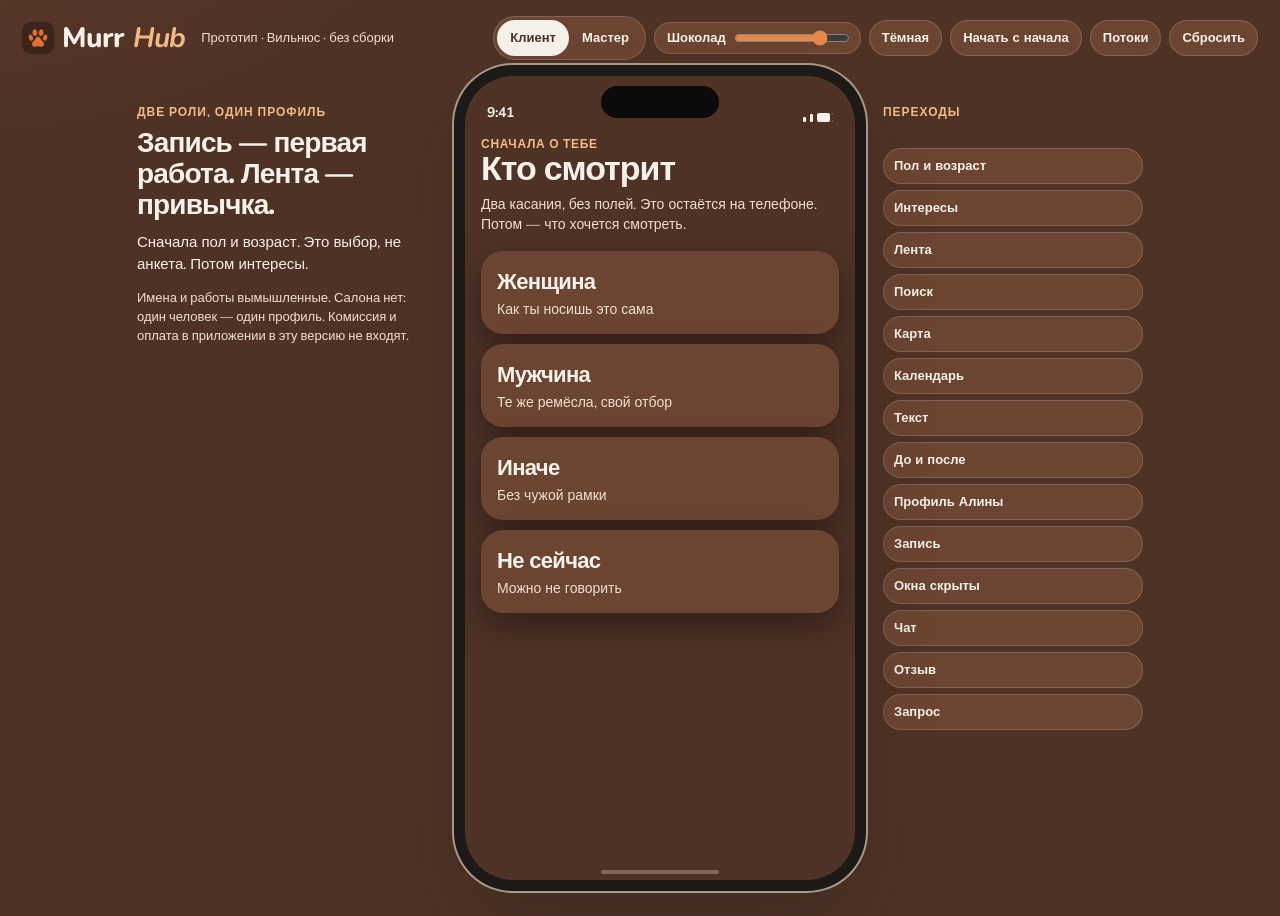
==== index.html @ 7c38cab0 "design 1.0.0" ====
<!DOCTYPE html>
<html lang="ru" data-theme="light">
<head>
  <meta charset="utf-8" />
  <meta name="viewport" content="width=device-width, initial-scale=1" />
  <meta name="theme-color" content="#4f3226" />
  <title>MurrHub — прототип</title>
  <link rel="icon" href="media/paw-icon.png" type="image/png" />
  <link rel="apple-touch-icon" href="media/paw-icon.png" />
  <link rel="stylesheet" href="css/app.css" />
  <script src="js/chocolate.js"></script>
  <script>
    (function () {
      var n = localStorage.getItem("murrhub-chocolate");
      var theme = localStorage.getItem("murrhub-theme");
      var value = n == null || n === "" ? 78 : Number(n);
      if (!isFinite(value)) value = 78;
      document.documentElement.dataset.theme = theme === "dark" ? "dark" : "light";
      MurrChocolate.apply(value, theme === "dark" ? "dark" : "light");
    })();
  </script>
</head>
<body>
  <div class="splash" id="splash" hidden>
    <button type="button" class="splash-paw" id="splash-paw" aria-label="Открыть">
      <img src="media/paw-icon.png" alt="" />
    </button>
  </div>
  <div class="studio">
    <header class="bar">
      <a class="brand" href="#/client/feed"><img class="mark" src="media/paw-icon.png" alt="" />Murr<em>Hub</em></a>
      <p class="bar-note">Прототип · Вильнюс · без сборки</p>
      <div class="bar-actions">
        <div class="switch" role="group" aria-label="Роль">
          <button type="button" id="role-client" data-role="client">Клиент</button>
          <button type="button" id="role-master" data-role="master">Мастер</button>
        </div>
        <label class="choc" for="chocolate">Шоколад
          <input id="chocolate" type="range" min="0" max="100" value="78" aria-label="Светлая тема: от песка к шоколаду" />
        </label>
        <button type="button" id="theme" class="ghost" aria-pressed="false">Тёмная</button>
        <button type="button" id="restart" class="ghost">Начать с начала</button>
        <a class="ghost" href="flows.html">Потоки</a>
        <button type="button" id="reset" class="ghost">Сбросить</button>
      </div>
    </header>
    <div class="stage">
      <aside class="aside left">
        <p class="eyebrow">Две роли, один профиль</p>
        <h2>Запись — первая работа. Лента — привычка.</h2>
        <p id="where" class="where"></p>
        <p class="fine">Имена и работы вымышленные. Салона нет: один человек — один профиль. Комиссия и оплата в приложении в эту версию не входят.</p>
      </aside>
      <div class="phone" id="phone">
        <div class="island" aria-hidden="true"></div>
        <div class="statusbar"><span>9:41</span><span class="sigs" aria-hidden="true"><i></i><i></i><b></b></span></div>
        <div class="screen" id="screen"></div>
        <nav class="tabbar" id="tabbar" aria-label="Разделы"></nav>
        <div class="toast" id="toast" role="status" aria-live="polite" hidden></div>
      </div>
      <aside class="aside right">
        <p class="eyebrow">Переходы</p>
        <nav class="jumps" id="jumps"></nav>
      </aside>
    </div>
  </div>
  <script src="js/data.js"></script>
  <script src="js/app.js"></script>
</body>
</html>
---- css/app.css ----
@font-face { font-family: "Nunito Sans"; src: url("../fonts/nunito-sans-400.woff2") format("woff2"); font-weight: 400; font-style: normal; font-display: swap; }
@font-face { font-family: "Nunito Sans"; src: url("../fonts/nunito-sans-500.woff2") format("woff2"); font-weight: 500; font-style: normal; font-display: swap; }
@font-face { font-family: "Nunito Sans"; src: url("../fonts/nunito-sans-600.woff2") format("woff2"); font-weight: 600; font-style: normal; font-display: swap; }
@font-face { font-family: "Nunito Sans"; src: url("../fonts/nunito-sans-700.woff2") format("woff2"); font-weight: 700; font-style: normal; font-display: swap; }
@font-face { font-family: Nunito; src: url("../fonts/nunito-600.woff2") format("woff2"); font-weight: 600; font-style: normal; font-display: swap; }
@font-face { font-family: Nunito; src: url("../fonts/nunito-700.woff2") format("woff2"); font-weight: 700; font-style: normal; font-display: swap; }
@font-face { font-family: Nunito; src: url("../fonts/nunito-800.woff2") format("woff2"); font-weight: 800; font-style: normal; font-display: swap; }
@font-face { font-family: Nunito; src: url("../fonts/nunito-700i.woff2") format("woff2"); font-weight: 700; font-style: italic; font-display: swap; }

:root {
  --bg: #4f3226;
  --bg-2: #4f3226;
  --surface: #6c4532;
  --ink: #f6f1ea;
  --muted: #eedfd2;
  --faint: #d8c2af;
  --line: rgba(246, 241, 234, 0.16);
  --rose: #e68847;
  --rose-deep: #f2ba84;
  --rose-soft: #5e3e2e;
  --blush: #5e3e2e;
  --gold: #e6a860;
  --seal: #8fceb8;
  --seal-ink: #24160f;
  --btn: #e68847;
  --btn-ink: #1c1917;
  --press: #853a17;
  --press-ink: #f6f1ea;
  --shadow: 0 14px 36px rgba(0, 0, 0, 0.38);
  --tab: rgba(42, 26, 18, 0.92);
  --me: #e68847;
  --me-ink: #1c1917;
  --them: #6c4532;
  --map-paper: #402d23;
  --map-water: #7e5036;
  --map-water-2: #503325;
  --map-park: #444130;
  --map-block: #50392e;
  --map-ink: #edddcd;
  --overlay: rgba(20, 10, 6, 0.62);
  --good-soft: #354131;
  --warn-soft: #543c2c;
  --glow: #5e392b;
  --glow-2: #4e3124;
  --select: #7e5038;
  --sans: "Nunito Sans", "Trebuchet MS", sans-serif;
  --serif: Nunito, "Trebuchet MS", sans-serif;
  --phone-w: 390px;
  color-scheme: dark;
}

html[data-theme="dark"] {
  --bg: #14110e;
  --bg-2: #1a1612;
  --surface: #262019;
  --ink: #f6f1ea;
  --muted: #d4c6b8;
  --faint: #a8988a;
  --line: rgba(246, 241, 234, 0.14);
  --rose: #e08955;
  --rose-deep: #e08955;
  --rose-soft: #3a2e24;
  --blush: #3a2e24;
  --gold: #e0a15a;
  --seal: #8fceb8;
  --seal-ink: #14110e;
  --btn: #e08955;
  --btn-ink: #1c1917;
  --press: #a34e22;
  --press-ink: #f6f1ea;
  --shadow: 0 14px 36px rgba(0, 0, 0, 0.4);
  --tab: rgba(20, 17, 14, 0.92);
  --me: #e08955;
  --me-ink: #1c1917;
  --them: #2c241c;
  --map-paper: #221c16;
  --map-water: #8a5a3a;
  --map-water-2: #4a3424;
  --map-park: #3e4634;
  --map-block: #3a3128;
  --map-ink: #e7d7c8;
  --overlay: rgba(8, 6, 4, 0.62);
  --good-soft: #243028;
  --warn-soft: #3a2c1c;
  color-scheme: dark;
}

* { box-sizing: border-box; }
html, body { margin: 0; padding: 0; }
body {
  min-height: 100vh;
  font-family: var(--sans);
  color: var(--ink);
  background:
    radial-gradient(980px 520px at -8% -16%, var(--glow) 0%, transparent 54%),
    radial-gradient(820px 480px at 108% -8%, var(--glow-2) 0%, transparent 50%),
    var(--bg);
}
html[data-theme="dark"] body {
  background:
    radial-gradient(900px 500px at -8% -12%, #3a2a1c 0%, transparent 55%),
    radial-gradient(760px 440px at 108% -6%, #2a241c 0%, transparent 50%),
    var(--bg);
}
button, input, textarea { font: inherit; color: inherit; }
button { cursor: pointer; }
img { max-width: 100%; }
::selection { background: var(--select); color: var(--ink); }
:focus-visible { outline: 2px solid var(--rose-deep); outline-offset: 2px; }
.i { width: 1.15em; height: 1.15em; display: block; pointer-events: none; flex: none; }

.studio { min-height: 100vh; }
.bar {
  display: flex;
  align-items: center;
  gap: 16px;
  padding: 16px 22px 8px;
  flex-wrap: wrap;
}
.brand {
  font-family: var(--serif);
  font-weight: 800;
  font-size: 28px;
  letter-spacing: -0.03em;
  color: var(--ink);
  text-decoration: none;
}
.brand { display: inline-flex; align-items: center; gap: 8px; }
.brand .mark { width: 32px; height: 32px; border-radius: 9px; object-fit: cover; }
.brand em { font-style: italic; color: var(--rose-deep); }
.choc {
  display: flex;
  align-items: center;
  gap: 8px;
  background: var(--surface);
  border: 1px solid var(--line);
  border-radius: 999px;
  padding: 6px 10px 6px 12px;
  color: var(--ink);
  font-size: 13px;
  font-weight: 650;
}
.choc input { width: 116px; margin: 0; accent-color: var(--btn); }
.bar-note { margin: 0; color: var(--muted); font-size: 13px; flex: 1; }
.bar-actions { display: flex; gap: 8px; align-items: center; flex-wrap: wrap; }
.switch { display: flex; background: var(--surface); border-radius: 999px; padding: 3px; border: 1px solid var(--line); }
.switch button, .ghost {
  border: 1px solid transparent;
  background: transparent;
  border-radius: 999px;
  padding: 8px 12px;
  font-weight: 650;
  font-size: 13px;
  text-decoration: none;
  color: var(--ink);
}
.switch button.on { background: var(--ink); color: var(--bg); }
.ghost { border-color: var(--line); background: var(--surface); }

.stage {
  display: grid;
  grid-template-columns: minmax(200px, 300px) var(--phone-w) minmax(180px, 260px);
  gap: 28px;
  justify-content: center;
  align-items: start;
  padding: 8px 20px 36px;
}
.aside h2 {
  font-family: var(--serif);
  font-weight: 800;
  font-size: 28px;
  line-height: 1.1;
  letter-spacing: -0.03em;
  margin: 8px 0 12px;
}
.eyebrow { margin: 28px 0 0; color: var(--rose-deep); font-weight: 700; font-size: 12px; letter-spacing: 0.08em; text-transform: uppercase; }
.where { font-size: 15px; line-height: 1.45; margin: 0 0 12px; }
.fine { color: var(--muted); font-size: 13px; line-height: 1.45; }
.jumps { display: flex; flex-direction: column; gap: 6px; margin-top: 28px; }
.jumps a {
  text-decoration: none;
  color: var(--ink);
  background: var(--surface);
  border: 1px solid var(--line);
  border-radius: 18px;
  padding: 8px 10px;
  font-size: 13px;
  font-weight: 650;
}
.jumps a:hover { border-color: var(--rose); }

.phone {
  width: var(--phone-w);
  height: min(844px, calc(100vh - 96px));
  min-height: 680px;
  background: var(--bg-2);
  border-radius: 48px;
  box-shadow: 0 0 0 11px #1c1917, 0 0 0 13px #a89888, 0 40px 80px rgba(28, 25, 23, 0.28);
  position: relative;
  overflow: hidden;
  display: flex;
  flex-direction: column;
  color: var(--ink);
}
.island {
  position: absolute;
  top: 10px;
  left: 50%;
  transform: translateX(-50%);
  width: 118px;
  height: 32px;
  background: #0c0a0b;
  border-radius: 20px;
  z-index: 5;
}
.statusbar {
  height: 52px;
  flex: none;
  display: flex;
  justify-content: space-between;
  align-items: flex-end;
  padding: 0 22px 6px;
  font-weight: 700;
  font-size: 14px;
  position: relative;
  z-index: 4;
}
.sigs { display: flex; gap: 4px; align-items: flex-end; height: 12px; }
.sigs i, .sigs b { display: block; width: 3px; background: var(--ink); border-radius: 1px; }
.sigs i:nth-child(1) { height: 5px; }
.sigs i:nth-child(2) { height: 8px; }
.sigs b { width: 16px; height: 9px; border-radius: 2px; box-shadow: inset -3px 0 0 var(--bg-2); }
.screen { flex: 1; min-height: 0; overflow: auto; scrollbar-width: none; position: relative; }
.screen::-webkit-scrollbar { display: none; }
.phone::after {
  content: "";
  position: absolute;
  width: 118px;
  height: 4px;
  border-radius: 4px;
  background: var(--ink);
  opacity: 0.28;
  left: 50%;
  bottom: 6px;
  transform: translateX(-50%);
  z-index: 6;
  pointer-events: none;
}
.tabbar {
  flex: none;
  display: grid;
  grid-template-columns: repeat(5, 1fr);
  background: var(--tab);
  backdrop-filter: blur(16px);
  border-top: 1px solid var(--line);
  padding: 6px 4px 16px;
  z-index: 4;
}
.phone.no-tabs .tabbar { display: none; }
.tab {
  border: 0;
  background: transparent;
  display: flex;
  flex-direction: column;
  align-items: center;
  gap: 2px;
  color: var(--faint);
  font-size: 10px;
  font-weight: 700;
  padding: 4px 0;
  position: relative;
}
.tab.on { color: var(--rose-deep); }
.tab .dot {
  position: absolute;
  top: 2px;
  right: calc(50% - 16px);
  width: 7px;
  height: 7px;
  border-radius: 50%;
  background: var(--rose-deep);
}
.toast {
  position: absolute;
  left: 50%;
  bottom: 86px;
  transform: translateX(-50%);
  background: var(--ink);
  color: var(--bg);
  border-radius: 999px;
  padding: 10px 14px;
  font-size: 13px;
  font-weight: 650;
  z-index: 8;
  max-width: 86%;
  text-align: center;
  box-shadow: var(--shadow);
}
.phone.no-tabs .toast { bottom: 28px; }

.page { min-height: 100%; }
.pad { padding: 4px 16px 28px; }
.top {
  position: sticky;
  top: 0;
  z-index: 3;
  display: grid;
  grid-template-columns: 40px 1fr 40px;
  align-items: center;
  gap: 6px;
  padding: 4px 10px 8px;
  background: color-mix(in srgb, var(--bg-2) 88%, transparent);
  backdrop-filter: blur(14px);
}
.top h1 { margin: 0; text-align: center; font-size: 16px; font-weight: 750; }
.iconbtn, .heart, .iconstat {
  width: 36px;
  height: 36px;
  border-radius: 50%;
  border: 0;
  background: var(--surface);
  color: var(--ink);
  display: grid;
  place-items: center;
  box-shadow: 0 1px 0 var(--line);
}
.display {
  font-family: var(--serif);
  font-weight: 800;
  letter-spacing: -0.03em;
  line-height: 1.02;
  font-size: 34px;
  margin: 0;
}
.sub { color: var(--muted); font-size: 14px; line-height: 1.45; margin: 8px 0 0; }
.kicker { margin: 0; color: var(--rose-deep); font-size: 12px; font-weight: 750; letter-spacing: 0.06em; text-transform: uppercase; font-style: normal; }
.muted { color: var(--muted); }
.fine { font-size: 13px; }
.row { display: flex; align-items: center; gap: 10px; }
.spread { display: flex; align-items: center; justify-content: space-between; gap: 10px; }
.section { margin: 18px 0 8px; font-size: 15px; font-weight: 750; }
.avatar, .mono {
  width: 40px;
  height: 40px;
  border-radius: 50%;
  object-fit: cover;
  background: var(--rose-soft);
  flex: none;
}
.mono { display: grid; place-items: center; font-weight: 750; color: var(--ink); }
.avatar.sm, .mono.sm { width: 28px; height: 28px; font-size: 12px; }
.avatar.pub, .mono.pub { width: 22px; height: 22px; font-size: 11px; box-shadow: 0 0 0 2px var(--bg-2); }
.avatar.lg { width: 56px; height: 56px; }
.verified {
  display: inline-grid;
  place-items: center;
  width: 16px;
  height: 16px;
  padding: 0;
  border: 0;
  border-radius: 50%;
  background: var(--seal);
  color: var(--seal-ink);
  vertical-align: -2px;
  margin-left: 4px;
  line-height: 0;
}
.verified .i { width: 11px; height: 11px; }
.verified.pending { background: transparent; color: var(--gold); box-shadow: inset 0 0 0 1.5px var(--gold); }
.name { font-weight: 750; }
.price { font-family: var(--serif); font-weight: 800; font-style: normal; letter-spacing: -0.03em; }
.old { color: var(--faint); text-decoration: line-through; font-style: normal; font-family: var(--sans); font-size: 0.8em; margin-right: 4px; }
.stars { display: inline-flex; gap: 1px; color: var(--gold); }
.star .i { width: 14px; height: 14px; }
.star.on .i { fill: currentColor; }

.btn {
  border: 1px solid var(--line);
  background: var(--surface);
  color: var(--ink);
  border-radius: 20px;
  padding: 12px 14px;
  font-weight: 750;
  font-size: 14px;
}
.btn.primary { background: var(--btn); color: var(--btn-ink); border-color: transparent; box-shadow: 0 8px 18px color-mix(in srgb, var(--btn) 32%, transparent); }
.btn.primary:active { background: var(--press); color: var(--press-ink); }
.btn.ghost { background: transparent; }
.btn.small { padding: 8px 10px; border-radius: 999px; font-size: 12px; }
.btn.block { width: 100%; }
.btn:disabled { opacity: 0.45; cursor: default; }
.btn:active { transform: scale(0.99); }
.btnrow { display: flex; gap: 8px; margin-top: 12px; }
.btnrow .btn { flex: 1; }

.chips { display: flex; gap: 8px; overflow: auto; scrollbar-width: none; padding: 2px 0 6px; }
.chips::-webkit-scrollbar { display: none; }
.chip {
  flex: none;
  display: inline-flex;
  align-items: center;
  gap: 4px;
  border: 1px solid var(--line);
  background: var(--surface);
  border-radius: 999px;
  padding: 7px 12px;
  font-size: 13px;
  font-weight: 700;
}
.chip.on { background: var(--ink); color: var(--bg); border-color: var(--ink); }

.field { display: flex; flex-direction: column; gap: 6px; margin: 12px 0; }
.field span, .label { font-size: 12px; font-weight: 750; color: var(--muted); }
.field input, .field textarea, .composer input, .search input {
  width: 100%;
  border: 1px solid var(--line);
  background: var(--surface);
  border-radius: 18px;
  padding: 12px 12px;
  outline: none;
}
.field textarea { min-height: 76px; resize: vertical; }
.search {
  display: flex;
  align-items: center;
  gap: 8px;
  background: var(--surface);
  border: 1px solid var(--line);
  border-radius: 22px;
  padding: 0 12px;
  margin: 8px 0 10px;
}
.search input { border: 0; background: transparent; padding: 12px 0; }

.onboard { padding: 8px 16px 24px; }
.choices { display: flex; flex-direction: column; gap: 10px; margin: 16px 0 8px; }
.choice {
  width: 100%;
  text-align: left;
  border: 0;
  background: var(--surface);
  color: var(--ink);
  border-radius: 22px;
  padding: 16px 16px 14px;
  box-shadow: var(--shadow);
}
.choice b { display: block; font-family: var(--serif); font-weight: 800; font-size: 22px; letter-spacing: -0.03em; }
.choice span { display: block; margin-top: 4px; color: var(--muted); font-size: 14px; line-height: 1.35; }
.choice.on { background: var(--btn); color: var(--btn-ink); }
.choice.on span { color: var(--btn-ink); }
.backchip { margin-top: 14px; }
.igrid { display: grid; grid-template-columns: 1fr 1fr; gap: 10px; margin: 16px 0; }
.igrid button {
  position: relative;
  border: 0;
  padding: 12px;
  min-height: 112px;
  border-radius: 22px;
  overflow: hidden;
  color: var(--ink);
  text-align: left;
  background: var(--surface);
  box-shadow: var(--shadow);
  display: flex;
  flex-direction: column;
  align-items: flex-start;
  justify-content: space-between;
}
.igrid .craft { width: 44px; height: 44px; color: var(--btn); }
.igrid button b { font-size: 16px; font-weight: 750; }
.igrid button .tick {
  position: absolute;
  top: 8px;
  right: 8px;
  width: 22px;
  height: 22px;
  border-radius: 50%;
  display: grid;
  place-items: center;
  background: color-mix(in srgb, var(--ink) 8%, transparent);
  color: var(--ink);
}
.igrid button.on { box-shadow: inset 0 0 0 2px var(--btn); }
.igrid button.on .tick { background: var(--btn); color: var(--btn-ink); }

.peek {
  width: 100%;
  display: grid;
  grid-template-columns: 112px 1fr;
  gap: 10px;
  text-align: left;
  border: 0;
  background: var(--surface);
  border-radius: 18px;
  overflow: hidden;
  padding: 0;
  box-shadow: var(--shadow);
  margin: 8px 0 14px;
  color: inherit;
}
.peekmap { height: 84px; position: relative; overflow: hidden; }
.peek .copy { padding: 14px 12px 14px 0; }
.peek strong { display: block; }
.peek span { display: block; color: var(--muted); font-size: 12px; margin-top: 2px; }
.hit {
  width: 100%;
  display: grid;
  grid-template-columns: 84px 1fr;
  gap: 10px;
  text-align: left;
  border: 0;
  background: transparent;
  color: inherit;
  padding: 8px 0;
  border-bottom: 1px solid var(--line);
}
.hit img, .thumb { width: 84px; height: 84px; object-fit: cover; border-radius: 18px; background: var(--rose-soft); }
.thumb { display: grid; place-items: center; font-family: var(--serif); font-size: 22px; }
.thumb.textbit {
  font-family: var(--sans);
  font-size: 11px;
  font-weight: 700;
  line-height: 1.25;
  text-align: left;
  align-items: end;
  padding: 8px;
}
.hit b { display: block; font-size: 14px; }
.hit b.hit-name { display: flex; align-items: center; gap: 8px; }
.hit em { font-style: normal; color: var(--muted); font-size: 12px; display: block; margin-top: 2px; }

.feedflow {
  display: flex;
  flex-wrap: wrap;
  align-items: flex-start;
  justify-content: space-between;
  margin-top: 12px;
}
.feedflow > .pcard { width: calc(50% - 6px); margin: 0 0 16px; }
.feedflow > .pcard:nth-child(4n + 1) { width: calc(54% - 6px); }
.feedflow > .pcard:nth-child(4n + 2) { width: calc(46% - 6px); margin-top: 18px; }
.feedflow > .pcard:nth-child(4n + 3) { margin-top: 6px; }
.feedflow > .pcard:nth-child(4n) { margin-top: 14px; }
.feedflow.flush {
  display: block;
  column-count: 2;
  column-gap: 6px;
}
.feedflow.flush > .pcard,
.feedflow.flush > .pcard:nth-child(4n + 1),
.feedflow.flush > .pcard:nth-child(4n + 2),
.feedflow.flush > .pcard:nth-child(4n + 3),
.feedflow.flush > .pcard:nth-child(4n) {
  width: 100%;
  margin: 0 0 6px;
  break-inside: avoid;
  page-break-inside: avoid;
}
.feedflow.flush .shotwrap { border-radius: 12px; overflow: hidden; }
.feedflow.flush .shot,
.feedflow.flush .textshell { border-radius: 0; box-shadow: none; }
.feedflow.flush .textshell { padding-bottom: 48px; }
.feedflow.flush .face { position: static; }
.feedflow.flush .avatar.pub { box-shadow: 0 0 0 2px #fff; }
.feedflow.flush .textcard .avatar.pub { box-shadow: 0 0 0 2px var(--surface); }
.cardfoot {
  position: absolute;
  left: 0;
  right: 0;
  bottom: 0;
  z-index: 3;
  display: flex;
  align-items: center;
  gap: 6px;
  padding: 18px 8px 7px;
  color: #fff;
  background: linear-gradient(to top, rgba(20, 12, 14, 0.78), rgba(20, 12, 14, 0));
}
.textcard .cardfoot {
  color: var(--ink);
  background: linear-gradient(to top, var(--surface) 62%, transparent);
}
.cardfoot .by { color: inherit; flex: 0 1 auto; }
.cardfoot .muted { flex: 0 1 auto; overflow: hidden; text-overflow: ellipsis; white-space: nowrap; font-size: 11px; color: rgba(255, 255, 255, 0.82); }
.textcard .cardfoot .muted { color: var(--muted); }
.pcard { position: relative; }
.shot {
  display: block;
  width: 100%;
  padding: 0;
  border: 0;
  border-radius: 16px;
  overflow: hidden;
  position: relative;
  background: linear-gradient(160deg, var(--blush), var(--bg));
  color: white;
}
.shot.tall { aspect-ratio: 3 / 4.4; }
.shot.sq { aspect-ratio: 10 / 11; }
.shot.wide { aspect-ratio: 5 / 4.4; }
.shot img { width: 100%; height: 100%; object-fit: cover; display: block; }
.price-pill, .badge, .foryou {
  position: absolute;
  z-index: 1;
  border-radius: 999px;
  padding: 4px 8px;
  font-size: 12px;
  font-weight: 750;
  background: rgba(20, 12, 14, 0.55);
  color: white;
  backdrop-filter: blur(8px);
}
.price-pill { left: 8px; bottom: 8px; font-family: var(--serif); font-style: normal; font-weight: 800; }
.badge { left: 8px; top: 8px; }
.foryou { right: 8px; bottom: 8px; background: rgba(251, 246, 239, 0.92); color: #1c1917; }
.heart {
  position: absolute;
  top: 8px;
  right: 8px;
  z-index: 2;
  background: rgba(251, 246, 239, 0.92);
}
.heart.on { color: var(--rose-deep); }
.heart.on .i { fill: currentColor; }
.likecount {
  margin-left: auto;
  display: inline-flex;
  align-items: center;
  gap: 3px;
  flex: none;
  font-size: 11px;
  font-weight: 700;
  line-height: 1;
  color: inherit;
  pointer-events: none;
}
.likecount .i { width: 12px; height: 12px; fill: currentColor; }
.shotwrap, .postpic { position: relative; }
.face {
  position: absolute;
  left: 8px;
  bottom: -11px;
  z-index: 3;
  border: 0;
  padding: 0;
  background: transparent;
  line-height: 0;
  border-radius: 50%;
}
.textshell {
  display: block;
  width: 100%;
  min-height: 148px;
  border: 0;
  border-radius: 16px;
  background: var(--surface);
  color: inherit;
  text-align: left;
  padding: 12px 12px 22px;
  box-shadow: var(--shadow);
  position: relative;
}
.textinner {
  display: block;
  background: color-mix(in srgb, var(--bg) 72%, var(--surface));
  border-radius: 12px;
  padding: 10px;
  font-size: 13px;
  font-weight: 700;
  line-height: 1.35;
}
.textread {
  margin: 0 16px;
  background: var(--surface);
  border-radius: 22px;
  padding: 22px 16px 28px;
  min-height: 180px;
}
.textread p { margin: 0; font-size: 18px; line-height: 1.45; font-weight: 650; }
.posttext { font-size: 16px; line-height: 1.45; margin: 12px 0 0; }
.postpic.textpic .face { left: 28px; }
.tile.texttile {
  display: flex;
  align-items: flex-end;
  padding: 8px;
  background: var(--surface);
  color: var(--ink);
  text-align: left;
  font-size: 12px;
  font-weight: 750;
  line-height: 1.3;
}
.pcard .meta { margin-top: 4px; padding: 0 2px 0 36px; position: relative; z-index: 2; }
.meta { display: flex; align-items: center; gap: 6px; padding: 6px 2px 0; font-size: 12px; }
.pname { font-weight: 750; }
.by {
  border: 0;
  background: transparent;
  display: flex;
  align-items: center;
  gap: 6px;
  padding: 0;
  color: inherit;
  min-width: 0;
}
.by span { overflow: hidden; text-overflow: ellipsis; white-space: nowrap; }

.hero { background: #111; }
.slides { display: flex; overflow: auto; scroll-snap-type: x mandatory; scrollbar-width: none; }
.slides::-webkit-scrollbar { display: none; }
.slides img { min-width: 100%; height: 460px; object-fit: cover; scroll-snap-align: start; }
.compare { position: relative; height: 480px; overflow: hidden; background: #111; container-type: inline-size; }
.compare .base, .compare .fore img { width: 100%; height: 100%; object-fit: cover; display: block; }
.compare .fore { position: absolute; inset: 0 auto 0 0; width: var(--pos); overflow: hidden; border-right: 2px solid white; }
.compare .fore img { width: 100cqi; max-width: none; height: 100%; }
.compare .cmp { position: absolute; inset: 0; width: 100%; opacity: 0; cursor: ew-resize; margin: 0; }
.compare .tag {
  position: absolute;
  top: 12px;
  background: rgba(20, 12, 14, 0.55);
  color: white;
  border-radius: 999px;
  padding: 4px 8px;
  font-size: 12px;
  font-weight: 750;
}
.compare .tag.l { left: 12px; }
.compare .tag.r { right: 12px; }
.actions { display: flex; align-items: center; gap: 6px; padding: 10px 12px 0; }
.iconstat { width: auto; border-radius: 999px; padding: 0 8px; gap: 4px; display: inline-flex; font-weight: 750; font-size: 13px; }
.writebig {
  position: absolute;
  right: 16px;
  bottom: -50px;
  z-index: 4;
  width: 64px;
  height: 64px;
  border: 0;
  border-radius: 50%;
  background: var(--btn);
  color: var(--btn-ink);
  display: grid;
  place-items: center;
  box-shadow: 0 8px 18px rgba(28, 25, 23, 0.28);
}
.writebig .i { width: 28px; height: 28px; stroke-width: 2.25; }
.iconstat.on { color: var(--rose-deep); }
.iconstat.on .i { fill: currentColor; }

.mosaicwrap { position: relative; }
.mosaic { display: grid; grid-template-columns: 1.45fr 1fr 1fr; grid-auto-rows: 108px; gap: 3px; background: var(--bg); }
.tile { border: 0; padding: 0; background: var(--rose-soft); overflow: hidden; }
.tile img { width: 100%; height: 100%; object-fit: cover; display: block; }
.tile.big { grid-row: span 2; grid-column: 1; }
.cert-tab {
  position: absolute;
  right: 0;
  top: 46%;
  transform: translateY(-50%);
  writing-mode: vertical-rl;
  border: 0;
  background: var(--surface);
  color: var(--ink);
  border-radius: 16px 0 0 16px;
  padding: 12px 8px;
  font-weight: 750;
  font-size: 12px;
  letter-spacing: 0.04em;
  box-shadow: var(--shadow);
}
.backfloat { position: absolute; top: 8px; left: 8px; z-index: 2; }
.who { align-items: flex-start; }
.who.tight {
  align-items: center;
  gap: 6px;
  margin-top: 8px;
  position: relative;
  z-index: 2;
}
.page > .who.tight { margin: 8px 16px 0 46px; padding-right: 76px; }
.pad .postpic > .face { left: 0; }
.pad .who.tight { margin: 8px 0 0 30px; }
.who .grow { flex: 1; min-width: 0; }
.who h2 { margin: 0; font-size: 22px; letter-spacing: -0.03em; }
.postpic { position: relative; }
.postpic .cover { width: 100%; height: 240px; object-fit: cover; border-radius: 16px; display: block; }
.line { margin: 10px 0; font-size: 15px; }
.facts { display: flex; flex-wrap: wrap; gap: 8px; padding-bottom: 4px; }
.fact {
  flex: none;
  display: inline-flex;
  align-items: center;
  gap: 6px;
  height: 32px;
  padding: 0 10px;
  border-radius: 999px;
  background: var(--rose-soft);
  font-size: 12px;
  font-weight: 750;
}
.svc, .visit, .paper, .plan, .scard, .pattach, .banner, .card {
  background: var(--surface);
  border: 1px solid var(--line);
  border-radius: 22px;
  padding: 12px;
  margin: 8px 0;
}
.svc { display: flex; justify-content: space-between; gap: 8px; align-items: center; width: 100%; text-align: left; color: inherit; }
.svc.on { border-color: var(--rose-deep); box-shadow: inset 0 0 0 1px var(--rose-deep); }
.svc b, .visit b { display: block; }
.slotline {
  display: flex;
  justify-content: space-between;
  align-items: center;
  gap: 10px;
  background: var(--good-soft);
  border-radius: 18px;
  padding: 10px 12px;
  margin: 10px 0;
  font-weight: 700;
  font-size: 13px;
}
.slotline span:first-child { min-width: 0; }
.slotline span:last-child { flex: none; white-space: nowrap; }
.slotline.hide { background: var(--warn-soft); }
.banner { background: var(--rose-soft); border: 0; }
.lockline { color: var(--muted); font-size: 13px; line-height: 1.45; }

.screen:has(.mappage),
.screen:has(.chatpage),
.screen:has(.bookpage) { overflow: hidden; display: flex; flex-direction: column; }
.bookpage { flex: 1; min-height: 0; display: flex; flex-direction: column; }
.bookbody { flex: 1; overflow: auto; padding: 4px 16px 12px; }
.dock {
  flex: none;
  padding: 10px 16px 18px;
  background: color-mix(in srgb, var(--bg-2) 94%, transparent);
  border-top: 1px solid var(--line);
}
.mappage { flex: 1; min-height: 0; position: relative; }
.mapstage { position: absolute; inset: 0; }
.mapsvg { width: 100%; height: 100%; display: block; }
.pin {
  position: absolute;
  width: 44px;
  height: 44px;
  border-radius: 50%;
  padding: 0;
  border: 2px solid white;
  transform: translate(-50%, -100%);
  box-shadow: 0 8px 16px rgba(0, 0, 0, 0.2);
  overflow: hidden;
  background: white;
}
.pin::after {
  content: "";
  position: absolute;
  left: 50%;
  bottom: -6px;
  width: 10px;
  height: 10px;
  background: white;
  transform: translateX(-50%) rotate(45deg);
}
.pin img { width: 100%; height: 100%; object-fit: cover; display: block; }
.pin.on { transform: translate(-50%, -110%) scale(1.08); border-color: var(--btn); z-index: 2; }
.pin.dim { opacity: 0.35; }
.you {
  position: absolute;
  width: 14px;
  height: 14px;
  border-radius: 50%;
  background: #3c7dd9;
  border: 2px solid white;
  transform: translate(-50%, -50%);
  box-shadow: 0 0 0 6px rgba(60, 125, 217, 0.25);
}
.dlabel {
  position: absolute;
  transform: translate(-50%, -50%);
  font-size: 11px;
  font-weight: 750;
  color: var(--map-ink);
  letter-spacing: 0.01em;
  pointer-events: none;
}
.mapsheet {
  position: absolute;
  left: 0;
  right: 0;
  bottom: 0;
  background: var(--surface);
  border-radius: 28px 28px 0 0;
  padding: 12px 14px 16px;
  box-shadow: 0 -10px 30px rgba(0, 0, 0, 0.12);
  z-index: 3;
}
.mapchips { position: absolute; top: 8px; left: 10px; right: 10px; z-index: 2; }
.mapchips .chips { flex-wrap: wrap; overflow: visible; }
.mapchips .chip { padding: 6px 10px; font-size: 12px; }

.dayh { margin: 14px 0 6px; font-size: 13px; font-weight: 750; color: var(--muted); }
.slots { display: flex; flex-wrap: wrap; gap: 8px; }
.slotpick {
  border: 1px solid var(--line);
  background: var(--surface);
  border-radius: 16px;
  padding: 8px 10px;
  font-weight: 750;
  font-size: 13px;
}
.slotpick.on { background: var(--ink); color: var(--bg); border-color: var(--ink); }
.slotpick small { display: block; font-weight: 650; color: var(--rose-deep); }
.slotpick.on small { color: inherit; }
.slotpick:disabled { opacity: 0.4; }

.chatpage { flex: 1; min-height: 0; display: flex; flex-direction: column; }
.thread { flex: 1; overflow: auto; padding: 8px 12px 12px; display: flex; flex-direction: column; gap: 8px; }
.bubble {
  max-width: 82%;
  background: var(--them);
  border-radius: 20px 20px 20px 8px;
  padding: 10px 12px;
  font-size: 14px;
  line-height: 1.4;
  box-shadow: 0 1px 0 var(--line);
  border: 0;
  text-align: left;
}
.bubble.me { margin-left: auto; background: var(--me); color: var(--me-ink); border-radius: 20px 20px 8px 20px; }
.bubble.sys, .sys {
  align-self: center;
  max-width: 92%;
  background: transparent;
  color: var(--muted);
  font-size: 12px;
  text-align: center;
  box-shadow: none;
  padding: 4px 8px;
}
.bubble .at { display: block; margin-top: 4px; font-size: 10px; opacity: 0.7; }
.voice { min-width: 180px; }
.voice .cap { display: block; margin-top: 6px; font-size: 12px; opacity: 0.85; }
.bars { display: flex; align-items: center; gap: 3px; height: 22px; }
.bars i {
  width: 3px;
  height: 30%;
  background: currentColor;
  border-radius: 2px;
  display: block;
}
.voice.is-playing .bars i { animation: eq 0.8s ease-in-out infinite; }
.bars i:nth-child(2) { height: 70%; }
.bars i:nth-child(3) { height: 45%; }
.bars i:nth-child(4) { height: 90%; }
.bars i:nth-child(5) { height: 40%; }
.bars i:nth-child(6) { height: 75%; }
.bars i:nth-child(7) { height: 35%; }
@keyframes eq { 50% { transform: scaleY(0.45); } }
.scard, .pattach { max-width: 92%; }
.scard .kicker, .scard b, .pattach .kicker, .pattach b, .pattach .muted { display: block; }
.scard .kicker, .pattach .kicker { margin-bottom: 2px; }
.scard b { margin-bottom: 2px; }
.pattach { display: grid; grid-template-columns: 54px 1fr; gap: 8px; align-items: center; border: 0; color: inherit; text-align: left; width: min(92%, 320px); }
.pattach > span { min-width: 0; }
.pattach.me { margin-left: auto; }
.pattach img { width: 54px; height: 54px; object-fit: cover; border-radius: 10px; }
.calbtn {
  display: flex;
  flex-direction: column;
  align-items: center;
  gap: 2px;
  border: 0;
  background: transparent;
  color: var(--ink);
  padding: 0;
  flex: none;
}
.calface {
  width: 36px;
  height: 36px;
  border-radius: 50%;
  background: var(--btn);
  color: var(--btn-ink);
  display: grid;
  place-items: center;
}
.calbtn > span:last-child { font-size: 9px; font-weight: 750; line-height: 1.2; white-space: nowrap; }
.calhead { display: flex; align-items: center; justify-content: space-between; margin: 12px 0; }
.calhead b { font-family: var(--serif); font-size: 20px; font-weight: 800; }
.flip .i { transform: scaleX(-1); }
.calgrid { display: grid; grid-template-columns: repeat(7, 1fr); gap: 4px; }
.calh, .calempty, .calday { text-align: center; }
.calh { font-size: 11px; font-weight: 750; color: var(--muted); padding-bottom: 4px; }
.calday {
  position: relative;
  border: 0;
  background: transparent;
  color: inherit;
  height: 36px;
  border-radius: 12px;
  font-weight: 750;
  font-size: 13px;
}
.calday.has { background: var(--surface); }
.calday.on { background: var(--btn); color: var(--btn-ink); }
.calday i {
  position: absolute;
  left: 50%;
  bottom: 4px;
  width: 4px;
  height: 4px;
  margin-left: -2px;
  border-radius: 50%;
  background: var(--btn);
}
.calday.on i { background: var(--btn-ink); }
.composer {
  flex: none;
  display: flex;
  gap: 8px;
  align-items: center;
  padding: 8px 10px 16px;
  border-top: 1px solid var(--line);
  background: var(--bg-2);
}
.composer .calbtn { margin-left: auto; }
.composer.calbar,
.composer.noline { justify-content: flex-end; border-top: 0; }
.composer input { flex: 1; }
.attach {
  margin: 0 12px;
  display: flex;
  justify-content: space-between;
  gap: 8px;
  align-items: center;
  background: var(--rose-soft);
  border-radius: 18px;
  padding: 8px 10px;
  font-size: 13px;
}

.paper { background: var(--bg); }
.paper b { display: block; font-family: var(--serif); font-size: 18px; font-weight: 800; }
.plan { width: 100%; text-align: left; color: inherit; display: flex; align-items: baseline; justify-content: space-between; gap: 12px; }
.plan .price { font-size: 28px; line-height: 1; }
.svc .end { display: flex; flex-direction: column; align-items: flex-end; gap: 2px; flex: none; }
.svc .end .fine { font-weight: 650; }
.plan.on { border-color: var(--rose-deep); box-shadow: inset 0 0 0 1px var(--rose-deep); }
.themes { display: flex; flex-direction: column; gap: 8px; }
.theme {
  text-align: left;
  border: 1px solid var(--line);
  background: var(--surface);
  border-radius: 22px;
  padding: 12px;
  color: inherit;
}
.theme.on, .phototray button.on { border-color: var(--rose-deep); box-shadow: inset 0 0 0 1px var(--rose-deep); }
.theme b { display: block; }
.phototray { display: grid; grid-template-columns: repeat(3, 1fr); gap: 8px; }
.phototray button { border: 0; padding: 0; border-radius: 18px; overflow: hidden; height: 84px; background: var(--rose-soft); }
.phototray img { width: 100%; height: 100%; object-fit: cover; display: block; }
.signal { margin: 10px 0; }
.signal span { font-size: 13px; font-weight: 700; }
.meter { display: block; height: 6px; border-radius: 99px; background: var(--rose-soft); margin-top: 4px; overflow: hidden; }
.meter i { display: block; height: 100%; width: var(--w); background: var(--rose-deep); border-radius: 99px; }
.splitnote { margin: 8px 0 12px; padding: 8px 2px; }
.splitnote strong { display: block; }
.comment { display: grid; grid-template-columns: 28px 1fr; gap: 8px; margin: 10px 0; }
.comment p { margin: 2px 0 0; font-size: 14px; }
.empty { text-align: center; padding: 28px 10px; color: var(--muted); }
.empty .display { font-size: 28px; color: var(--ink); }
.starbig { display: flex; gap: 6px; justify-content: center; margin: 12px 0; }
.starbig button { width: 42px; height: 42px; border-radius: 16px; border: 1px solid var(--line); background: var(--surface); color: var(--faint); }
.starbig button.on { color: var(--gold); background: var(--warn-soft); border-color: transparent; }
.starbig button.on .i { fill: currentColor; }
.toggle {
  width: 100%;
  text-align: left;
  border: 1px solid var(--line);
  background: var(--surface);
  border-radius: 20px;
  padding: 12px;
  font-weight: 700;
  margin: 6px 0;
  color: inherit;
}
.toggle.on { background: var(--ink); color: var(--bg); }
.status {
  font-size: 12px;
  font-weight: 750;
  border-radius: 999px;
  padding: 4px 8px;
  background: var(--rose-soft);
}
.status.ok { background: var(--good-soft); }
.status.no { background: var(--line); }
.inbox { width: 100%; text-align: left; color: inherit; }
hr.div { border: 0; border-top: 1px solid var(--line); margin: 14px 0; }
.previewcard img.cover { width: 100%; height: 220px; object-fit: cover; border-radius: 22px; display: block; }
.teach {
  position: absolute;
  inset: 0;
  z-index: 7;
  display: flex;
  flex-direction: column;
  justify-content: flex-end;
}
.teach-scrim {
  position: absolute;
  inset: 0;
  border: 0;
  background: var(--overlay);
}
.teach-sheet {
  position: relative;
  margin: 12px 12px 86px;
  background: var(--surface);
  color: var(--ink);
  border-radius: 28px;
  padding: 18px 16px 16px;
  box-shadow: var(--shadow);
}
.teach-sheet h2 {
  font-family: var(--serif);
  font-weight: 800;
  font-size: 28px;
  letter-spacing: -0.03em;
  margin: 2px 0 8px;
}
.teach-sheet p { margin: 0 0 4px; }
.teach-sheet .btn { margin-top: 8px; }

.splash {
  position: fixed;
  inset: 0;
  z-index: 80;
  display: grid;
  place-items: center;
  background: #241610;
}
.splash[hidden] { display: none; }
.splash-paw {
  border: 0;
  padding: 0;
  background: transparent;
  cursor: pointer;
  border-radius: 28%;
}
.splash img {
  width: min(46vw, 300px);
  height: auto;
  display: block;
  border-radius: 28%;
  box-shadow: 0 24px 60px rgba(0, 0, 0, 0.35);
}
.splash.play { animation: splash-fade 1.2s ease forwards; }
.splash.play img { animation: paw-open 1.2s cubic-bezier(0.2, 0.8, 0.2, 1) both; }
@keyframes paw-open {
  0% { transform: scale(1); opacity: 1; }
  16% { transform: scale(1.06); opacity: 1; }
  100% { transform: scale(0.2); opacity: 0; }
}
@keyframes splash-fade {
  0%, 58% { opacity: 1; }
  100% { opacity: 0; }
}
.phone.arriving .screen { animation: arrive 0.45s ease; }
@keyframes arrive {
  from { opacity: 0; transform: translateY(16px); }
  to { opacity: 1; transform: none; }
}
@media (prefers-reduced-motion: reduce) {
  .splash.play { animation-duration: 0.35s; }
  .splash.play img { animation: none; opacity: 1; }
  .phone.arriving .screen { animation: none; }
}
.tagline input { width: 100%; }

@media (max-width: 1100px) {
  .stage { grid-template-columns: 1fr; justify-items: center; }
  .aside.right { display: none; }
  .aside.left { max-width: 390px; }
  .phone { height: min(844px, calc(100vh - 150px)); }
}
@media (prefers-reduced-motion: reduce) {
  * { animation: none !important; transition: none !important; }
}
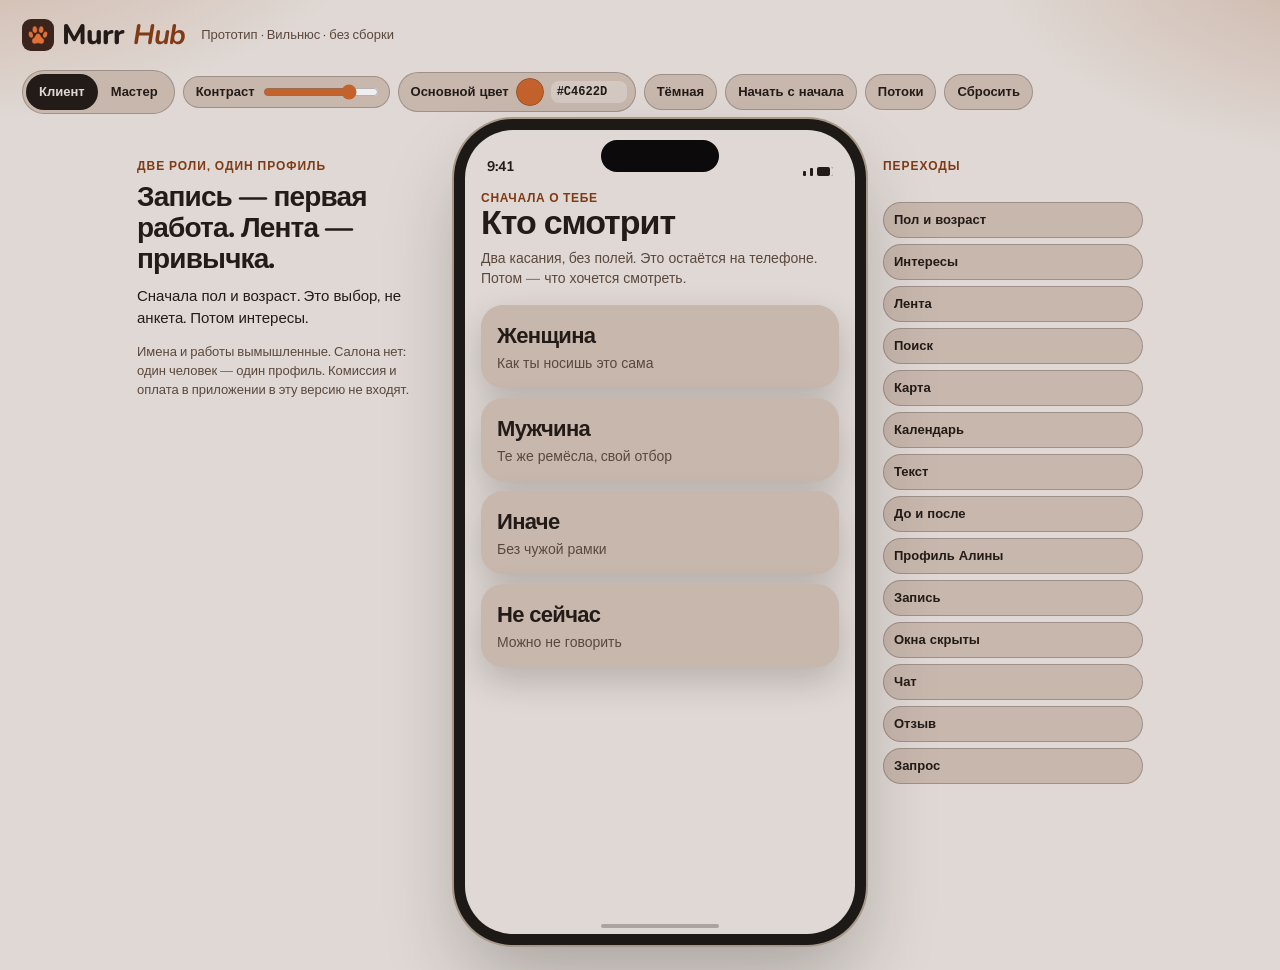
==== commit 5614a997: "hex-edit init" ====
--- a/index.html
+++ b/index.html
@@ -12,11 +12,12 @@
   <script>
     (function () {
       var n = localStorage.getItem("murrhub-chocolate");
+      var color = localStorage.getItem("murrhub-base-color");
       var theme = localStorage.getItem("murrhub-theme");
       var value = n == null || n === "" ? 78 : Number(n);
       if (!isFinite(value)) value = 78;
       document.documentElement.dataset.theme = theme === "dark" ? "dark" : "light";
-      MurrChocolate.apply(value, theme === "dark" ? "dark" : "light");
+      MurrChocolate.apply(value, theme === "dark" ? "dark" : "light", color);
     })();
   </script>
 </head>
@@ -35,8 +36,12 @@
           <button type="button" id="role-client" data-role="client">Клиент</button>
           <button type="button" id="role-master" data-role="master">Мастер</button>
         </div>
-        <label class="choc" for="chocolate">Шоколад
-          <input id="chocolate" type="range" min="0" max="100" value="78" aria-label="Светлая тема: от песка к шоколаду" />
+        <label class="choc" for="chocolate">Контраст
+          <input id="chocolate" type="range" min="0" max="100" value="78" aria-label="Контраст светлой палитры" />
+        </label>
+        <label class="color-control" for="base-color">Основной цвет
+          <input id="base-color-picker" type="color" value="#c4622d" aria-label="Выбрать основной цвет" />
+          <input id="base-color" type="text" value="#c4622d" autocomplete="off" spellcheck="false" maxlength="7" aria-label="Основной цвет в формате hex" />
         </label>
         <button type="button" id="theme" class="ghost" aria-pressed="false">Тёмная</button>
         <button type="button" id="restart" class="ghost">Начать с начала</button>
--- a/css/app.css
+++ b/css/app.css
@@ -141,6 +141,11 @@
   font-weight: 650;
 }
 .choc input { width: 116px; margin: 0; accent-color: var(--btn); }
+.color-control { display: flex; align-items: center; gap: 7px; background: var(--surface); border: 1px solid var(--line); border-radius: 999px; padding: 5px 8px 5px 12px; color: var(--ink); font-size: 13px; font-weight: 650; }
+.color-control input[type="color"] { width: 28px; height: 28px; padding: 0; border: 0; border-radius: 50%; background: none; cursor: pointer; }
+.color-control input[type="color"]::-webkit-color-swatch-wrapper { padding: 0; }
+.color-control input[type="color"]::-webkit-color-swatch { border: 1px solid var(--line); border-radius: 50%; }
+.color-control input[type="text"] { width: 76px; border: 0; border-radius: 8px; padding: 4px 6px; background: color-mix(in srgb, var(--bg) 55%, transparent); font: 650 12px/1.2 ui-monospace, SFMono-Regular, Menlo, monospace; text-transform: uppercase; }
 .bar-note { margin: 0; color: var(--muted); font-size: 13px; flex: 1; }
 .bar-actions { display: flex; gap: 8px; align-items: center; flex-wrap: wrap; }
 .switch { display: flex; background: var(--surface); border-radius: 999px; padding: 3px; border: 1px solid var(--line); }
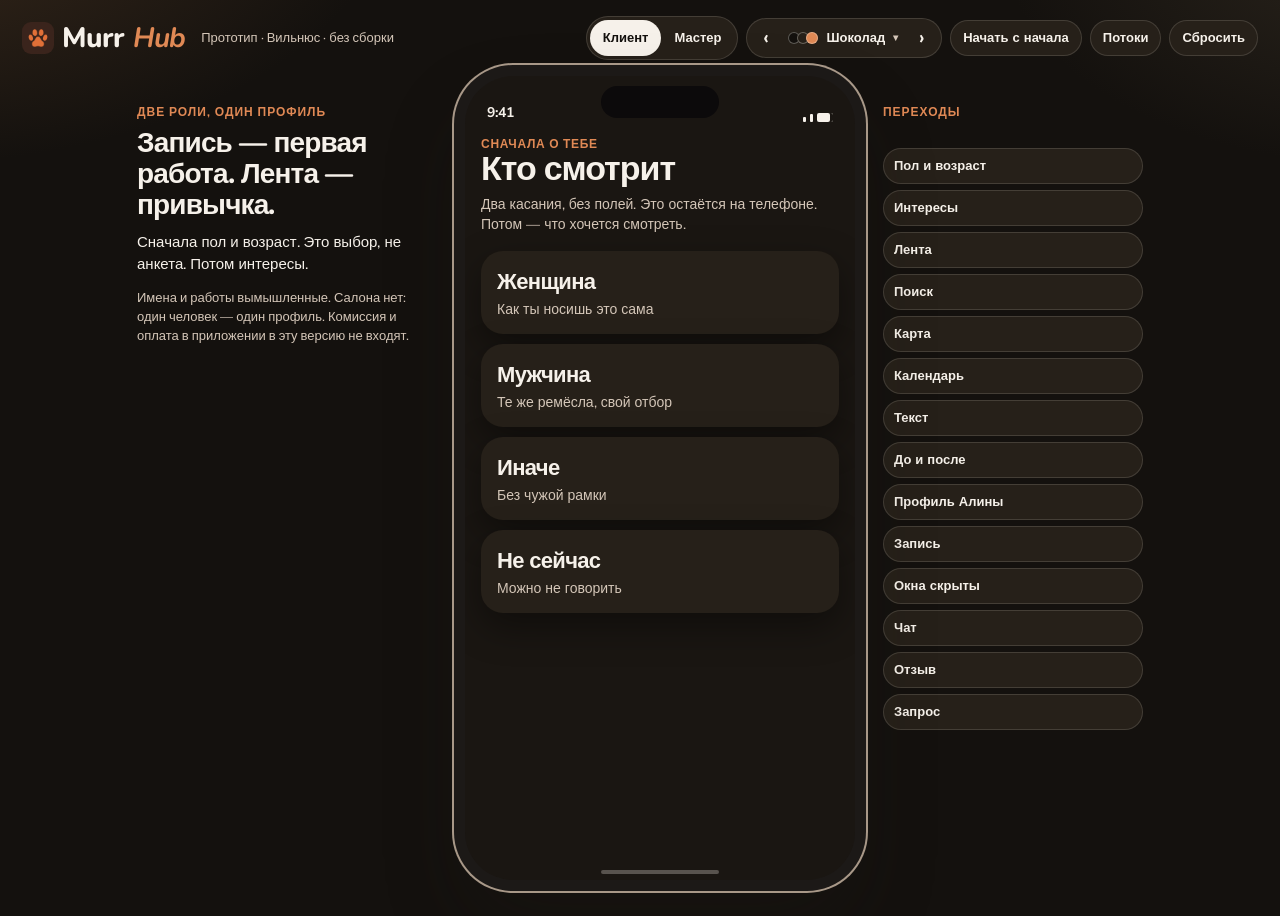
==== commit cd86de60: "Add theme presets, a custom palette, and prev/next track. Dark chocolate stays the default." ====
--- a/index.html
+++ b/index.html
@@ -1,25 +1,16 @@
 <!DOCTYPE html>
-<html lang="ru" data-theme="light">
+<html lang="ru" data-theme="dark">
 <head>
   <meta charset="utf-8" />
   <meta name="viewport" content="width=device-width, initial-scale=1" />
-  <meta name="theme-color" content="#4f3226" />
+  <meta name="theme-color" content="#14110e" />
   <title>MurrHub — прототип</title>
   <link rel="icon" href="media/paw-icon.png" type="image/png" />
   <link rel="apple-touch-icon" href="media/paw-icon.png" />
   <link rel="stylesheet" href="css/app.css" />
   <script src="js/chocolate.js"></script>
-  <script>
-    (function () {
-      var n = localStorage.getItem("murrhub-chocolate");
-      var color = localStorage.getItem("murrhub-base-color");
-      var theme = localStorage.getItem("murrhub-theme");
-      var value = n == null || n === "" ? 78 : Number(n);
-      if (!isFinite(value)) value = 78;
-      document.documentElement.dataset.theme = theme === "dark" ? "dark" : "light";
-      MurrChocolate.apply(value, theme === "dark" ? "dark" : "light", color);
-    })();
-  </script>
+  <script src="js/themes.js"></script>
+  <script>MurrThemes.paint();</script>
 </head>
 <body>
   <div class="splash" id="splash" hidden>
@@ -36,14 +27,18 @@
           <button type="button" id="role-client" data-role="client">Клиент</button>
           <button type="button" id="role-master" data-role="master">Мастер</button>
         </div>
-        <label class="choc" for="chocolate">Контраст
-          <input id="chocolate" type="range" min="0" max="100" value="78" aria-label="Контраст светлой палитры" />
+        <div class="theme-track" id="theme-track" role="group" aria-label="Тема" title="Стрелки влево и вправо — соседняя тема">
+          <button type="button" class="nav" id="theme-prev" aria-label="Предыдущая тема">‹</button>
+          <button type="button" id="theme-current" aria-haspopup="dialog" aria-expanded="false" aria-controls="theme-panel" aria-label="Список тем, сейчас Шоколад">
+            <span class="theme-swatches" id="theme-swatches" aria-hidden="true"><i style="background:#14110e"></i><i style="background:#262019"></i><i style="background:#e08955"></i></span>
+            <span class="theme-label" id="theme-label">Шоколад</span>
+            <span class="theme-chev" aria-hidden="true">▾</span>
+          </button>
+          <button type="button" class="nav" id="theme-next" aria-label="Следующая тема">›</button>
+        </div>
+        <label class="choc" id="choc" for="chocolate" hidden>Шоколад
+          <input id="chocolate" type="range" min="0" max="100" value="78" aria-label="Светлая тема: от песка к шоколаду" />
         </label>
-        <label class="color-control" for="base-color">Основной цвет
-          <input id="base-color-picker" type="color" value="#c4622d" aria-label="Выбрать основной цвет" />
-          <input id="base-color" type="text" value="#c4622d" autocomplete="off" spellcheck="false" maxlength="7" aria-label="Основной цвет в формате hex" />
-        </label>
-        <button type="button" id="theme" class="ghost" aria-pressed="false">Тёмная</button>
         <button type="button" id="restart" class="ghost">Начать с начала</button>
         <a class="ghost" href="flows.html">Потоки</a>
         <button type="button" id="reset" class="ghost">Сбросить</button>
--- a/css/app.css
+++ b/css/app.css
@@ -43,6 +43,8 @@
   --glow: #5e392b;
   --glow-2: #4e3124;
   --select: #7e5038;
+  --bezel: #1c1917;
+  --bezel-rim: #a89888;
   --sans: "Nunito Sans", "Trebuchet MS", sans-serif;
   --serif: Nunito, "Trebuchet MS", sans-serif;
   --phone-w: 390px;
@@ -141,11 +143,7 @@
   font-weight: 650;
 }
 .choc input { width: 116px; margin: 0; accent-color: var(--btn); }
-.color-control { display: flex; align-items: center; gap: 7px; background: var(--surface); border: 1px solid var(--line); border-radius: 999px; padding: 5px 8px 5px 12px; color: var(--ink); font-size: 13px; font-weight: 650; }
-.color-control input[type="color"] { width: 28px; height: 28px; padding: 0; border: 0; border-radius: 50%; background: none; cursor: pointer; }
-.color-control input[type="color"]::-webkit-color-swatch-wrapper { padding: 0; }
-.color-control input[type="color"]::-webkit-color-swatch { border: 1px solid var(--line); border-radius: 50%; }
-.color-control input[type="text"] { width: 76px; border: 0; border-radius: 8px; padding: 4px 6px; background: color-mix(in srgb, var(--bg) 55%, transparent); font: 650 12px/1.2 ui-monospace, SFMono-Regular, Menlo, monospace; text-transform: uppercase; }
+.choc[hidden] { display: none; }
 .bar-note { margin: 0; color: var(--muted); font-size: 13px; flex: 1; }
 .bar-actions { display: flex; gap: 8px; align-items: center; flex-wrap: wrap; }
 .switch { display: flex; background: var(--surface); border-radius: 999px; padding: 3px; border: 1px solid var(--line); }
@@ -200,7 +198,7 @@
   min-height: 680px;
   background: var(--bg-2);
   border-radius: 48px;
-  box-shadow: 0 0 0 11px #1c1917, 0 0 0 13px #a89888, 0 40px 80px rgba(28, 25, 23, 0.28);
+  box-shadow: 0 0 0 11px var(--bezel), 0 0 0 13px var(--bezel-rim), 0 40px 80px rgba(28, 25, 23, 0.28);
   position: relative;
   overflow: hidden;
   display: flex;
@@ -1192,3 +1190,171 @@
 @media (prefers-reduced-motion: reduce) {
   * { animation: none !important; transition: none !important; }
 }
+
+.theme-track {
+  display: flex;
+  align-items: center;
+  gap: 0;
+  background: var(--surface);
+  border: 1px solid var(--line);
+  border-radius: 999px;
+  padding: 3px;
+  color: var(--ink);
+}
+.theme-track .nav {
+  width: 32px;
+  height: 32px;
+  border: 0;
+  border-radius: 50%;
+  background: transparent;
+  color: var(--ink);
+  font-size: 20px;
+  line-height: 1;
+  font-weight: 700;
+  padding: 0;
+}
+.theme-track .nav:hover { background: color-mix(in srgb, var(--ink) 8%, transparent); }
+#theme-current {
+  display: flex;
+  align-items: center;
+  gap: 8px;
+  border: 0;
+  background: transparent;
+  color: inherit;
+  border-radius: 999px;
+  padding: 4px 8px 4px 6px;
+  max-width: 240px;
+  font-weight: 750;
+  font-size: 13px;
+}
+#theme-current:hover { background: color-mix(in srgb, var(--ink) 8%, transparent); }
+.theme-swatches, .swatches, .theme-now { display: inline-flex; align-items: center; }
+.theme-swatches i, .swatches i, .theme-now i {
+  width: 12px;
+  height: 12px;
+  border-radius: 50%;
+  box-shadow: inset 0 0 0 1px color-mix(in srgb, var(--ink) 32%, transparent);
+  margin-left: -3px;
+}
+.theme-swatches i:first-child, .swatches i:first-child, .theme-now i:first-child { margin-left: 0; }
+.theme-label {
+  min-width: 0;
+  overflow: hidden;
+  text-overflow: ellipsis;
+  white-space: nowrap;
+  text-align: left;
+}
+.theme-chev { color: var(--muted); font-size: 10px; }
+.theme-panel {
+  position: fixed;
+  z-index: 40;
+  display: flex;
+  flex-direction: column;
+  gap: 6px;
+  overflow: hidden;
+  background: var(--surface);
+  color: var(--ink);
+  border: 1px solid var(--line);
+  border-radius: 22px;
+  box-shadow: var(--shadow);
+  padding: 10px;
+}
+.theme-panel[hidden] { display: none; }
+.theme-cap {
+  margin: 2px 6px 0;
+  font-size: 11px;
+  font-weight: 800;
+  letter-spacing: 0.06em;
+  text-transform: uppercase;
+  color: var(--rose-deep);
+}
+.theme-hint { margin: 0 6px 4px; color: var(--muted); font-size: 12px; line-height: 1.35; }
+.theme-list {
+  overflow: auto;
+  display: flex;
+  flex-direction: column;
+  gap: 2px;
+  min-height: 140px;
+  flex: 1 1 auto;
+  padding-right: 2px;
+}
+.theme-opt {
+  display: flex;
+  align-items: center;
+  gap: 10px;
+  width: 100%;
+  border: 1px solid transparent;
+  background: transparent;
+  color: inherit;
+  border-radius: 14px;
+  padding: 7px 8px;
+  font-weight: 700;
+  font-size: 14px;
+  text-align: left;
+}
+.theme-opt:hover { background: color-mix(in srgb, var(--ink) 6%, transparent); }
+.theme-opt.on {
+  border-color: var(--line);
+  background: color-mix(in srgb, var(--btn) 18%, transparent);
+}
+.theme-opt .swatches i { width: 14px; height: 14px; }
+.theme-custom { border-top: 1px solid var(--line); padding-top: 10px; flex: none; }
+.theme-custom h3 {
+  margin: 0 0 8px;
+  font-family: var(--serif);
+  font-size: 18px;
+  font-weight: 800;
+}
+.theme-preview { border-radius: 16px; padding: 10px; margin-bottom: 8px; }
+.theme-preview-card {
+  border-radius: 12px;
+  padding: 8px 10px;
+  display: flex;
+  align-items: center;
+  justify-content: space-between;
+  gap: 8px;
+}
+.theme-preview-card strong { display: block; font-family: var(--serif); font-size: 16px; }
+.theme-preview-muted { display: block; font-size: 12px; font-weight: 650; }
+.theme-preview-card i, #theme-preview-dot {
+  width: 18px;
+  height: 18px;
+  border-radius: 50%;
+  flex: none;
+  box-shadow: inset 0 0 0 1px color-mix(in srgb, var(--ink) 28%, transparent);
+}
+.theme-now { display: flex; gap: 6px; margin: 0 0 8px; }
+.theme-now i { width: 22px; height: 22px; margin: 0; }
+.palette { display: grid; grid-template-columns: repeat(5, 1fr); gap: 6px; }
+.palette label {
+  display: flex;
+  flex-direction: column;
+  align-items: center;
+  gap: 4px;
+  font-size: 11px;
+  font-weight: 750;
+  color: var(--muted);
+}
+.palette input[type="color"] {
+  -webkit-appearance: none;
+  appearance: none;
+  width: 100%;
+  height: 36px;
+  padding: 0;
+  border: 1px solid var(--line);
+  border-radius: 12px;
+  background: transparent;
+  cursor: pointer;
+}
+.palette input[type="color"]::-webkit-color-swatch-wrapper { padding: 3px; }
+.palette input[type="color"]::-webkit-color-swatch { border: 0; border-radius: 8px; }
+.theme-apply {
+  width: 100%;
+  margin-top: 8px;
+  border: 0;
+  border-radius: 999px;
+  padding: 10px 14px;
+  font-weight: 800;
+  background: var(--btn);
+  color: var(--btn-ink);
+}
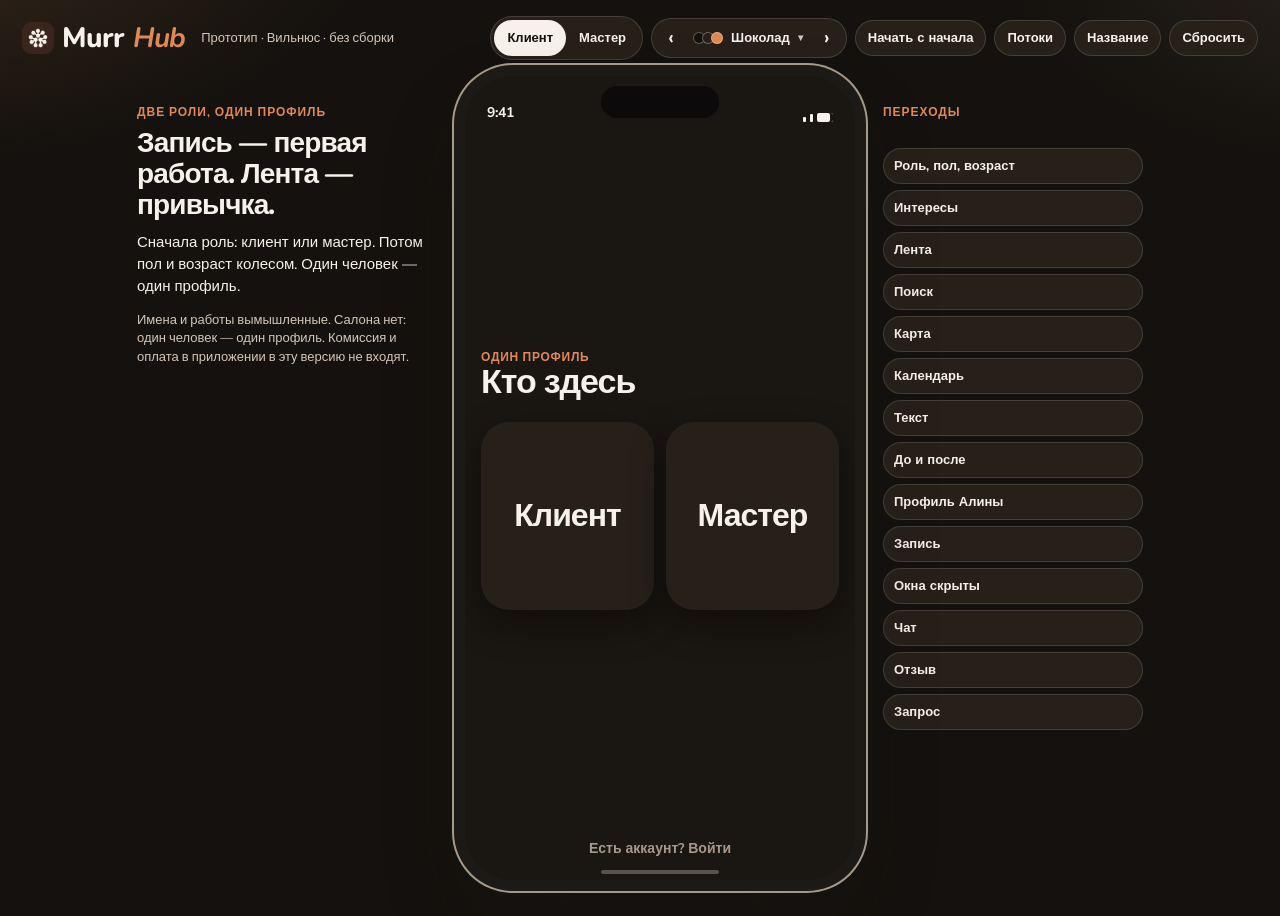
==== commit 1e027f35: "UI themes, start screen, craft icons, themed marks with a chosen accent, and a separate name window." ====
--- a/index.html
+++ b/index.html
@@ -5,8 +5,8 @@
   <meta name="viewport" content="width=device-width, initial-scale=1" />
   <meta name="theme-color" content="#14110e" />
   <title>MurrHub — прототип</title>
-  <link rel="icon" href="media/paw-icon.png" type="image/png" />
-  <link rel="apple-touch-icon" href="media/paw-icon.png" />
+  <link rel="icon" href="media/instagram.png" type="image/png" />
+  <link rel="apple-touch-icon" href="media/instagram.png" />
   <link rel="stylesheet" href="css/app.css" />
   <script src="js/chocolate.js"></script>
   <script src="js/themes.js"></script>
@@ -15,12 +15,12 @@
 <body>
   <div class="splash" id="splash" hidden>
     <button type="button" class="splash-paw" id="splash-paw" aria-label="Открыть">
-      <img src="media/paw-icon.png" alt="" />
+      <span class="mark"></span>
     </button>
   </div>
   <div class="studio">
     <header class="bar">
-      <a class="brand" href="#/client/feed"><img class="mark" src="media/paw-icon.png" alt="" />Murr<em>Hub</em></a>
+      <a class="brand" href="#/client/feed"><span class="mark" aria-hidden="true"></span>Murr<em>Hub</em></a>
       <p class="bar-note">Прототип · Вильнюс · без сборки</p>
       <div class="bar-actions">
         <div class="switch" role="group" aria-label="Роль">
@@ -41,6 +41,7 @@
         </label>
         <button type="button" id="restart" class="ghost">Начать с начала</button>
         <a class="ghost" href="flows.html">Потоки</a>
+        <a class="ghost" id="open-name" href="name.html" target="murrhub-name">Название</a>
         <button type="button" id="reset" class="ghost">Сбросить</button>
       </div>
     </header>
@@ -66,5 +67,6 @@
   </div>
   <script src="js/data.js"></script>
   <script src="js/app.js"></script>
+  <script src="js/namewin.js"></script>
 </body>
 </html>
--- a/css/app.css
+++ b/css/app.css
@@ -128,7 +128,30 @@
   text-decoration: none;
 }
 .brand { display: inline-flex; align-items: center; gap: 8px; }
-.brand .mark { width: 32px; height: 32px; border-radius: 9px; object-fit: cover; }
+.mark {
+  display: inline-block;
+  position: relative;
+  flex: none;
+  background: var(--surface);
+  overflow: hidden;
+  --mark-shape: url("[data-uri]");
+}
+.mark::before {
+  content: "";
+  position: absolute;
+  inset: 0;
+  background: var(--ink);
+  -webkit-mask-image: var(--mark-shape);
+  -webkit-mask-repeat: no-repeat;
+  -webkit-mask-position: center;
+  -webkit-mask-size: 100% 100%;
+  mask-image: var(--mark-shape);
+  mask-repeat: no-repeat;
+  mask-position: center;
+  mask-size: 100% 100%;
+}
+html[data-preset="chocolate"] .mark { background: #3b241c; }
+.brand .mark { width: 32px; height: 32px; border-radius: 9px; }
 .brand em { font-style: italic; color: var(--rose-deep); }
 .choc {
   display: flex;
@@ -452,6 +475,119 @@
 .choice.on { background: var(--btn); color: var(--btn-ink); }
 .choice.on span { color: var(--btn-ink); }
 .backchip { margin-top: 14px; }
+.rolescreen {
+  min-height: 100%;
+  display: flex;
+  flex-direction: column;
+  position: relative;
+  padding-bottom: 18px;
+}
+.role-stage {
+  flex: 1;
+  display: flex;
+  flex-direction: column;
+  justify-content: center;
+}
+.role-pair {
+  display: grid;
+  grid-template-columns: 1fr 1fr;
+  gap: 12px;
+  margin-top: 22px;
+}
+.rolepick {
+  min-height: 188px;
+  border: 0;
+  border-radius: 28px;
+  background: var(--surface);
+  color: var(--ink);
+  box-shadow: var(--shadow);
+  display: flex;
+  flex-direction: column;
+  align-items: center;
+  justify-content: center;
+  text-align: center;
+  padding: 18px 10px;
+  gap: 8px;
+}
+.rolepick b {
+  font-family: var(--serif);
+  font-weight: 800;
+  font-size: 32px;
+  letter-spacing: -0.03em;
+  line-height: 1;
+}
+.rolepick:active { transform: scale(0.98); background: var(--btn); color: var(--btn-ink); }
+.login-line {
+  border: 0;
+  background: transparent;
+  color: var(--faint);
+  font-size: 14px;
+  font-weight: 650;
+  padding: 16px 8px 4px;
+  text-align: center;
+}
+.login-line:hover { color: var(--muted); }
+.drum-wrap { position: relative; margin: 12px 0 4px; }
+.drum-wrap::before {
+  content: "";
+  position: absolute;
+  left: 0;
+  right: 0;
+  top: 50%;
+  height: 64px;
+  transform: translateY(-50%);
+  border-radius: 18px;
+  background: color-mix(in srgb, var(--ink) 8%, transparent);
+  pointer-events: none;
+}
+.drum {
+  height: 320px;
+  overflow-y: auto;
+  scroll-snap-type: y mandatory;
+  scrollbar-width: none;
+  overscroll-behavior: contain;
+  position: relative;
+  z-index: 1;
+  touch-action: pan-y;
+  user-select: none;
+  mask-image: linear-gradient(transparent, #000 16%, #000 84%, transparent);
+  -webkit-mask-image: linear-gradient(transparent, #000 16%, #000 84%, transparent);
+}
+.drum::-webkit-scrollbar { display: none; }
+.drum-pad { height: 128px; }
+.drum-item {
+  height: 64px;
+  width: 100%;
+  scroll-snap-align: center;
+  border: 0;
+  background: transparent;
+  color: var(--faint);
+  font-family: var(--serif);
+  font-weight: 800;
+  font-size: 18px;
+  letter-spacing: -0.03em;
+  line-height: 64px;
+  padding: 0;
+  opacity: 0.28;
+}
+.drum-item.is-near { font-size: 26px; opacity: 0.55; color: var(--muted); }
+.drum-item.is-on { font-size: 44px; opacity: 1; color: var(--ink); }
+.drum.words .drum-item.is-on { font-size: 32px; }
+.wheel-note {
+  min-height: 1.4em;
+  margin: 4px 0 10px;
+  text-align: center;
+  color: var(--muted);
+  font-size: 14px;
+}
+.sheet {
+  position: absolute;
+  inset: 0;
+  z-index: 6;
+  display: flex;
+  flex-direction: column;
+  justify-content: flex-end;
+}
 .igrid { display: grid; grid-template-columns: 1fr 1fr; gap: 10px; margin: 16px 0; }
 .igrid button {
   position: relative;
@@ -1141,8 +1277,9 @@
   z-index: 80;
   display: grid;
   place-items: center;
-  background: #241610;
-}
+  background: var(--bg);
+}
+html[data-preset="chocolate"] .splash { background: #241610; }
 .splash[hidden] { display: none; }
 .splash-paw {
   border: 0;
@@ -1151,15 +1288,14 @@
   cursor: pointer;
   border-radius: 28%;
 }
-.splash img {
+.splash .mark {
   width: min(46vw, 300px);
-  height: auto;
-  display: block;
+  height: min(46vw, 300px);
   border-radius: 28%;
   box-shadow: 0 24px 60px rgba(0, 0, 0, 0.35);
 }
 .splash.play { animation: splash-fade 1.2s ease forwards; }
-.splash.play img { animation: paw-open 1.2s cubic-bezier(0.2, 0.8, 0.2, 1) both; }
+.splash.play .mark { animation: paw-open 1.2s cubic-bezier(0.2, 0.8, 0.2, 1) both; }
 @keyframes paw-open {
   0% { transform: scale(1); opacity: 1; }
   16% { transform: scale(1.06); opacity: 1; }
@@ -1176,7 +1312,7 @@
 }
 @media (prefers-reduced-motion: reduce) {
   .splash.play { animation-duration: 0.35s; }
-  .splash.play img { animation: none; opacity: 1; }
+  .splash.play .mark { animation: none; opacity: 1; }
   .phone.arriving .screen { animation: none; }
 }
 .tagline input { width: 100%; }
@@ -1358,3 +1494,100 @@
   background: var(--btn);
   color: var(--btn-ink);
 }
+
+.namepage {
+  min-height: 100vh;
+  display: grid;
+  place-items: start center;
+  padding: 28px 16px 40px;
+}
+.namewin {
+  width: min(420px, 100%);
+  margin: 0;
+  padding: 14px;
+  background: var(--surface);
+  border: 1px solid var(--line);
+  border-radius: 22px;
+  box-shadow: var(--shadow);
+}
+.namewin-kicker {
+  margin: 0 0 10px;
+  color: var(--rose-deep);
+  font-weight: 700;
+  font-size: 12px;
+  letter-spacing: 0.08em;
+  text-transform: uppercase;
+}
+.lockup-stage {
+  display: grid;
+  place-items: center;
+  min-height: 168px;
+  padding: 16px;
+  border-radius: 16px;
+  background: var(--bg);
+}
+.lockup {
+  display: flex;
+  align-items: center;
+  justify-content: center;
+  gap: 12px;
+  max-width: 100%;
+  color: var(--ink);
+}
+.lockup .mark { width: 56px; height: 56px; border-radius: 16px; }
+.lockup-name {
+  font-family: var(--serif);
+  font-weight: 800;
+  font-size: 32px;
+  letter-spacing: -0.03em;
+  line-height: 1;
+  overflow-wrap: anywhere;
+}
+.lockup[data-layout="above"] { flex-direction: column; gap: 14px; }
+.lockup[data-layout="above"] .mark { width: 48px; height: 48px; border-radius: 14px; }
+.lockup[data-layout="above"] .lockup-name { font-size: 22px; }
+.lockup[data-layout="right"] { flex-direction: row-reverse; }
+.lockup[data-layout="stack"] { flex-direction: column; gap: 2px; }
+.lockup[data-layout="stack"] .mark { width: 96px; height: 96px; border-radius: 28px; }
+.lockup[data-layout="stack"] .lockup-name { font-size: 40px; }
+.lockup[data-layout="compact"] { gap: 6px; }
+.lockup[data-layout="compact"] .mark { width: 22px; height: 22px; border-radius: 6px; }
+.lockup[data-layout="compact"] .lockup-name { font-size: 16px; }
+.lockup[data-layout="wide"] { width: 100%; justify-content: space-between; gap: 18px; }
+.lockup[data-layout="wide"] .mark { width: 40px; height: 40px; border-radius: 12px; }
+.lockup[data-layout="wide"] .lockup-name { font-size: 26px; letter-spacing: 0.14em; }
+.namewin-field {
+  display: flex;
+  flex-direction: column;
+  gap: 4px;
+  margin-top: 10px;
+  color: var(--muted);
+  font-size: 12px;
+  font-weight: 700;
+}
+.namewin select,
+.namewin input[type="text"] {
+  width: 100%;
+  border: 1px solid var(--line);
+  border-radius: 12px;
+  background: var(--bg);
+  color: var(--ink);
+  padding: 8px 10px;
+  font-weight: 700;
+}
+.name-cycle {
+  display: grid;
+  grid-template-columns: auto minmax(0, 1fr) auto;
+  gap: 6px;
+  align-items: end;
+}
+.name-cycle .namewin-field { margin-top: 10px; }
+.name-cycle button {
+  border: 1px solid var(--line);
+  border-radius: 12px;
+  background: var(--bg);
+  color: var(--ink);
+  padding: 8px 10px;
+  font-size: 13px;
+  font-weight: 800;
+}
